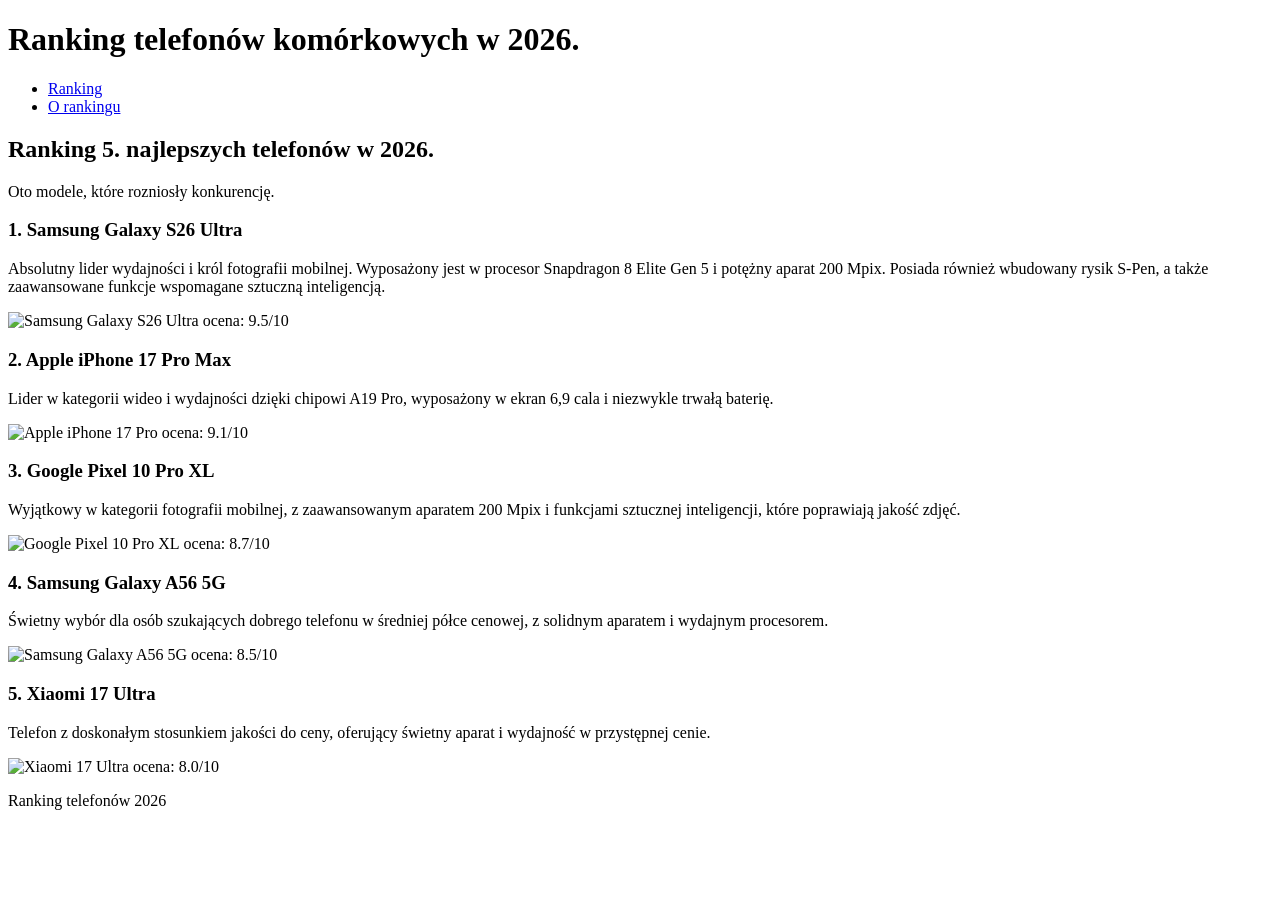
==== Ranking-telefonów/index.html @ 2a216331 "Create index.html for 2026 phone ranking Added a new HTML file for the 2026 phone ranking, including" ====
<!DOCTYPE html>
<html lang="pl">
<head>
    <meta charset="UTF-8">
    <meta name="viewport" content="width=device-width, initial-scale=1.0">
    <title>Ranking telefonów 2026</title>
    <link rel="stylesheet" href="style.css">
</head>
<body>
    <header>
    <h1> Ranking telefonów komórkowych w 2026.</h1>
    <nav>
        <ul>
            <li><a href="#ranking">Ranking</a></li>
            <li><a href="#intro">O rankingu</a></li>
        </ul>
    </nav>
    </header>

    <main>
        <section id="intro">
            <h2>Ranking 5. najlepszych telefonów w 2026.</h2>
            <p>Oto modele, które rozniosły konkurencję.</p>
        </section>

        <section id="ranking" class="ranking-grid">
            <article class="phone-card">
                <h3>1. Samsung Galaxy S26 Ultra</h3>
                <p>Absolutny lider wydajności i król fotografii mobilnej. Wyposażony jest w procesor Snapdragon 8 Elite Gen 5 i potężny aparat 200 Mpix. Posiada również wbudowany rysik S-Pen, a także zaawansowane funkcje wspomagane sztuczną inteligencją.</p>
                <img src="phone1.webp" alt="Samsung Galaxy S26 Ultra">
                <span class="score">ocena: 9.5/10</span>
            </article>

            <article class="phone-card">
                <h3>2. Apple iPhone 17 Pro Max</h3>
                <p>Lider w kategorii wideo i wydajności dzięki chipowi A19 Pro, wyposażony w ekran 6,9 cala i niezwykle trwałą baterię.</p>
                <img src="phone2.webp" alt="Apple iPhone 17 Pro">
                <span class="score">ocena: 9.1/10</span>
            </article>

            <article class="phone-card">
                <h3>3. Google Pixel 10 Pro XL</h3>
                <p>Wyjątkowy w kategorii fotografii mobilnej, z zaawansowanym aparatem 200 Mpix i funkcjami sztucznej inteligencji, które poprawiają jakość zdjęć.</p>
                <img src="phone3.webp" alt="Google Pixel 10 Pro XL">
                <span class="score">ocena: 8.7/10</span>
            </article>

            <article class="phone-card">
                <h3>4. Samsung Galaxy A56 5G</h3>
                <p>Świetny wybór dla osób szukających dobrego telefonu w średniej półce cenowej, z solidnym aparatem i wydajnym procesorem.</p>
                <img src="phone4.webp" alt="Samsung Galaxy A56 5G">
                <span class="score">ocena: 8.5/10</span>
            </article>

            <article class="phone-card">
                <h3>5. Xiaomi 17 Ultra</h3>
                <p>Telefon z doskonałym stosunkiem jakości do ceny, oferujący świetny aparat i wydajność w przystępnej cenie.</p>
                <img src="phone5.webp" alt="Xiaomi 17 Ultra">
                <span class="score">ocena: 8.0/10</span>
            </article>
        </section>

    </main>

    <footer>
        <p>Ranking telefonów 2026</p>
    </footer>
</body>
</html>
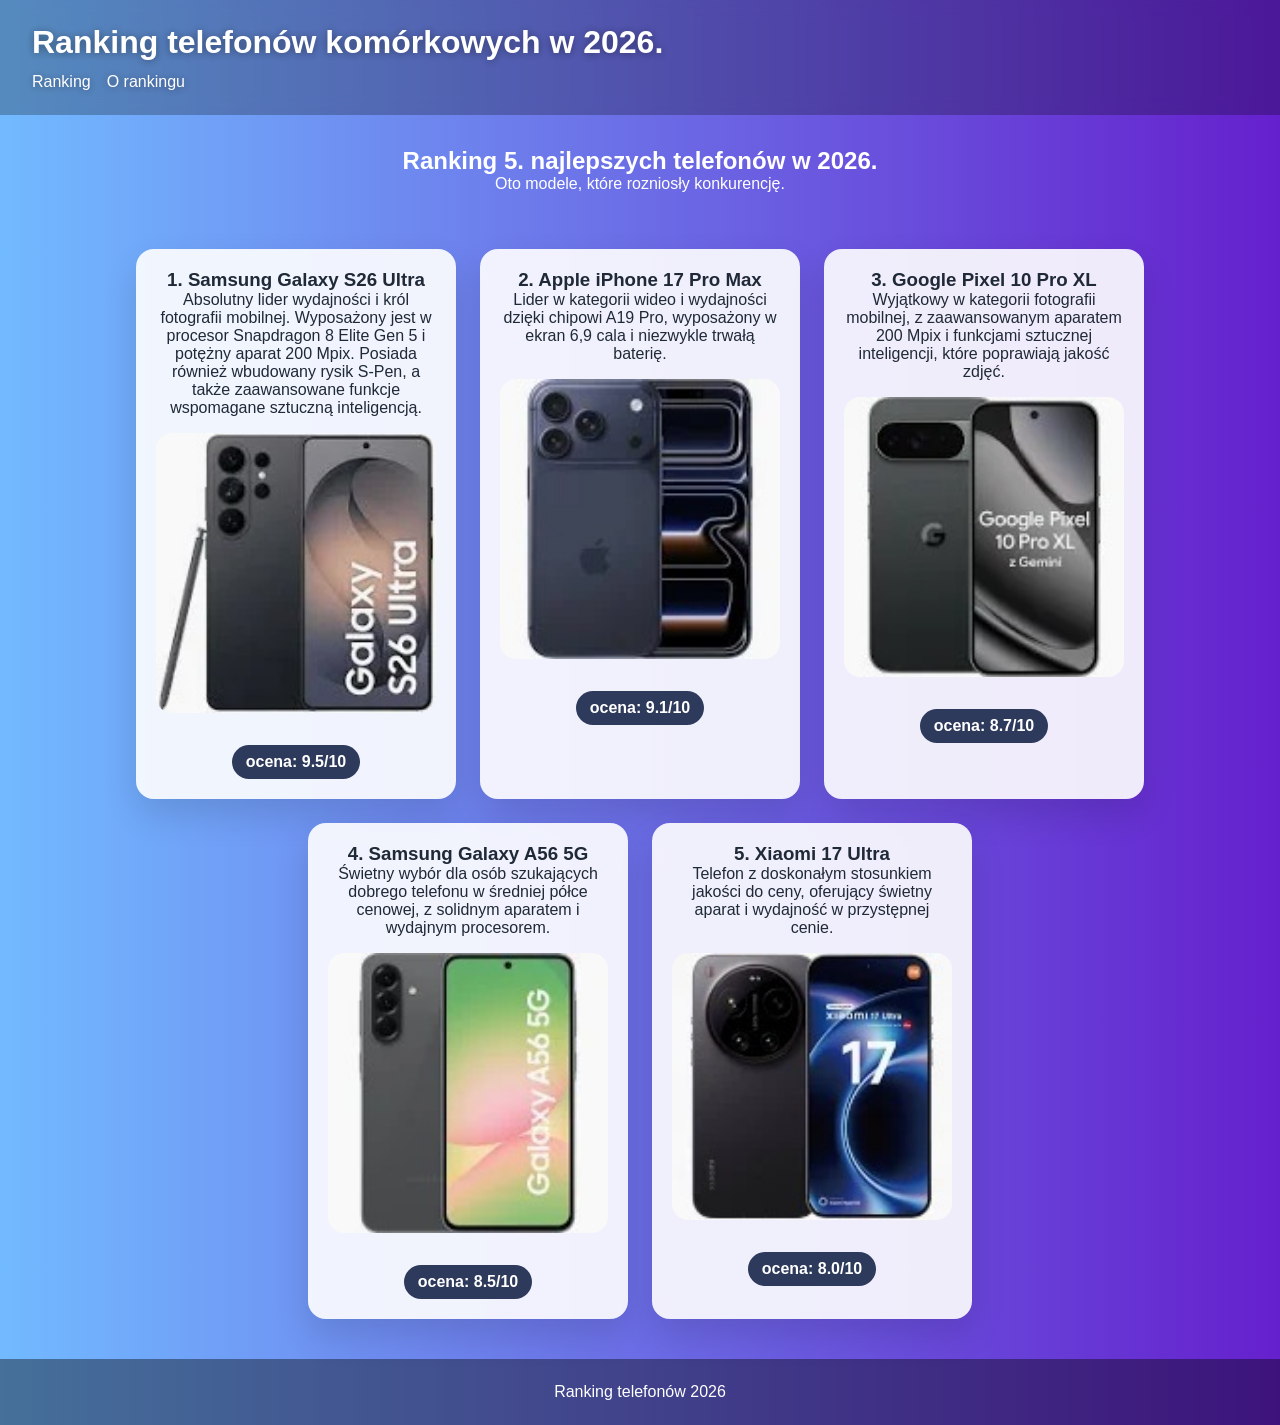
==== commit 90aee950: "Update index.html" ====
--- a/Ranking-telefonów/index.html
+++ b/Ranking-telefonów/index.html
@@ -17,6 +17,7 @@
     </nav>
     </header>
 
+    
     <main>
         <section id="intro">
             <h2>Ranking 5. najlepszych telefonów w 2026.</h2>
--- a/Ranking-telefonów/style.css
+++ b/Ranking-telefonów/style.css
@@ -0,0 +1,89 @@
+* {
+    margin: 0;
+    padding: 0;
+    box-sizing: border-box;
+}
+
+body {
+    font-family: "Segoe UI", Arial, sans-serif;
+    color: rgb(31, 41, 55);
+    min-height: 100vh;
+    background: #72BAFF;
+background: -moz-linear-gradient(szczyt, #72BAFF 0%, #6520CD 100%);
+background: -webkit-linear-gradient(szczyt, #72BAFF 0%, #6520CD 100%);
+background: linear-gradient(to right, #72BAFF 0%, #6520CD 100%);
+}
+
+header {
+    padding: 24px 32px;
+    color: white;
+    background: rgba(0, 0, 0, 0.25);
+    text-shadow: 0 1px 8px rgba(0, 0, 0, 0.4);
+    backdrop-filter: blur(8px);
+}
+
+nav ul {
+    list-style: none;
+    display: flex;
+    gap: 16px;
+    margin-top: 12px;
+}
+
+nav a {
+    color: white;
+    text-decoration: none;
+}
+
+#intro {
+    padding: 32px;
+    color: white;
+    text-align: center;
+}
+
+.ranking-grid {
+    display: flex;
+    flex-wrap: wrap;
+    gap: 24px;
+    justify-content: center;
+    padding: 24px 32px 40px;
+}
+
+.phone-card {
+    background: rgba(255, 255, 255, 0.9);
+    border-radius: 18px;
+    box-shadow: 0 16px 35px rgba(0, 0, 0, 0.12);
+    padding: 20px;
+    max-width: 320px;
+    min-width: 260px;
+    text-align: center;
+    transition: transform 0.2s ease, box-shadow 0.2s ease;
+}
+
+.phone-card:hover {
+    transform: translateY(-4px);
+    box-shadow: 0 20px 50px rgba(0, 0, 0, 0.18);
+}
+
+.phone-card img {
+    width: 100%;
+    height: auto;
+    border-radius: 16px;
+    margin: 16px 0;
+}
+
+.score {
+    display: inline-block;
+    margin-top: 12px;
+    padding: 8px 14px;
+    border-radius: 999px;
+    background: #2e3a5b;
+    color: white;
+    font-weight: 700;
+}
+
+footer {
+    padding: 24px;
+    text-align: center;
+    color: white;
+    background: rgba(0, 0, 0, 0.4);
+}
